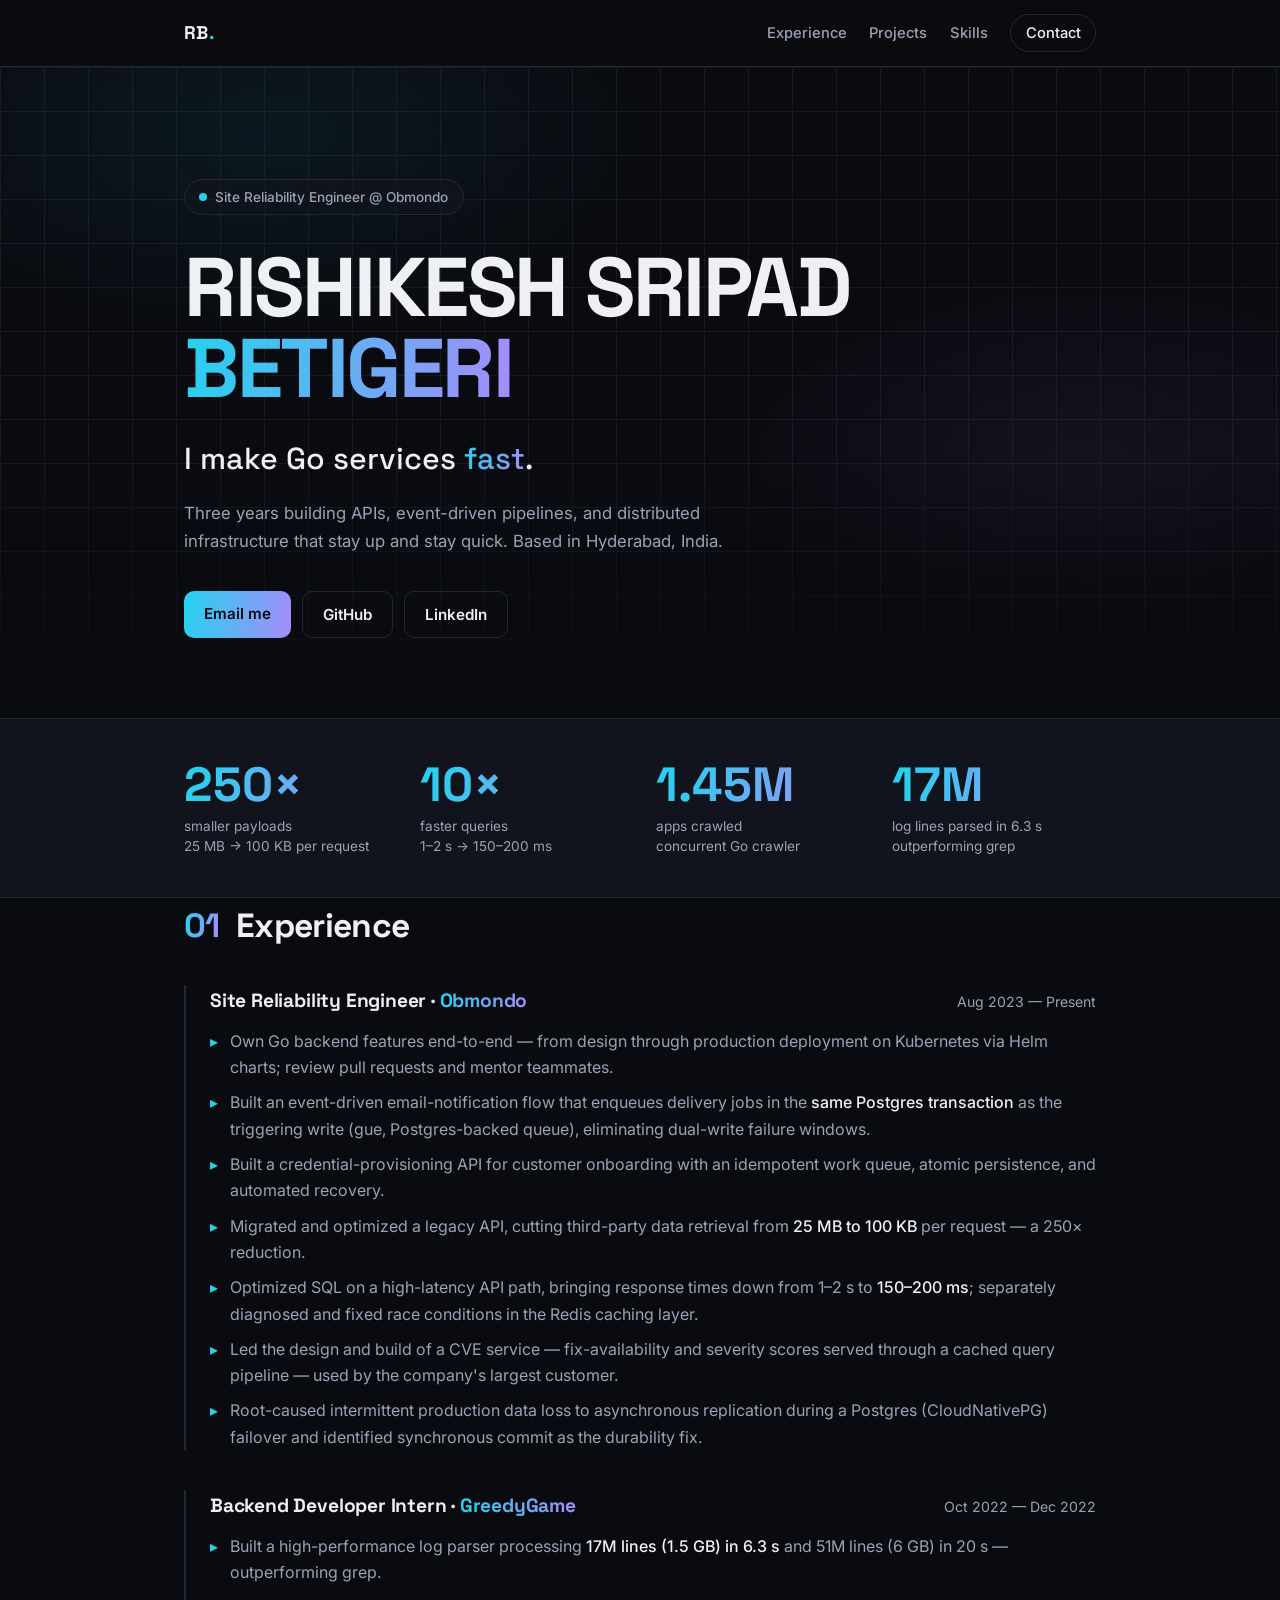
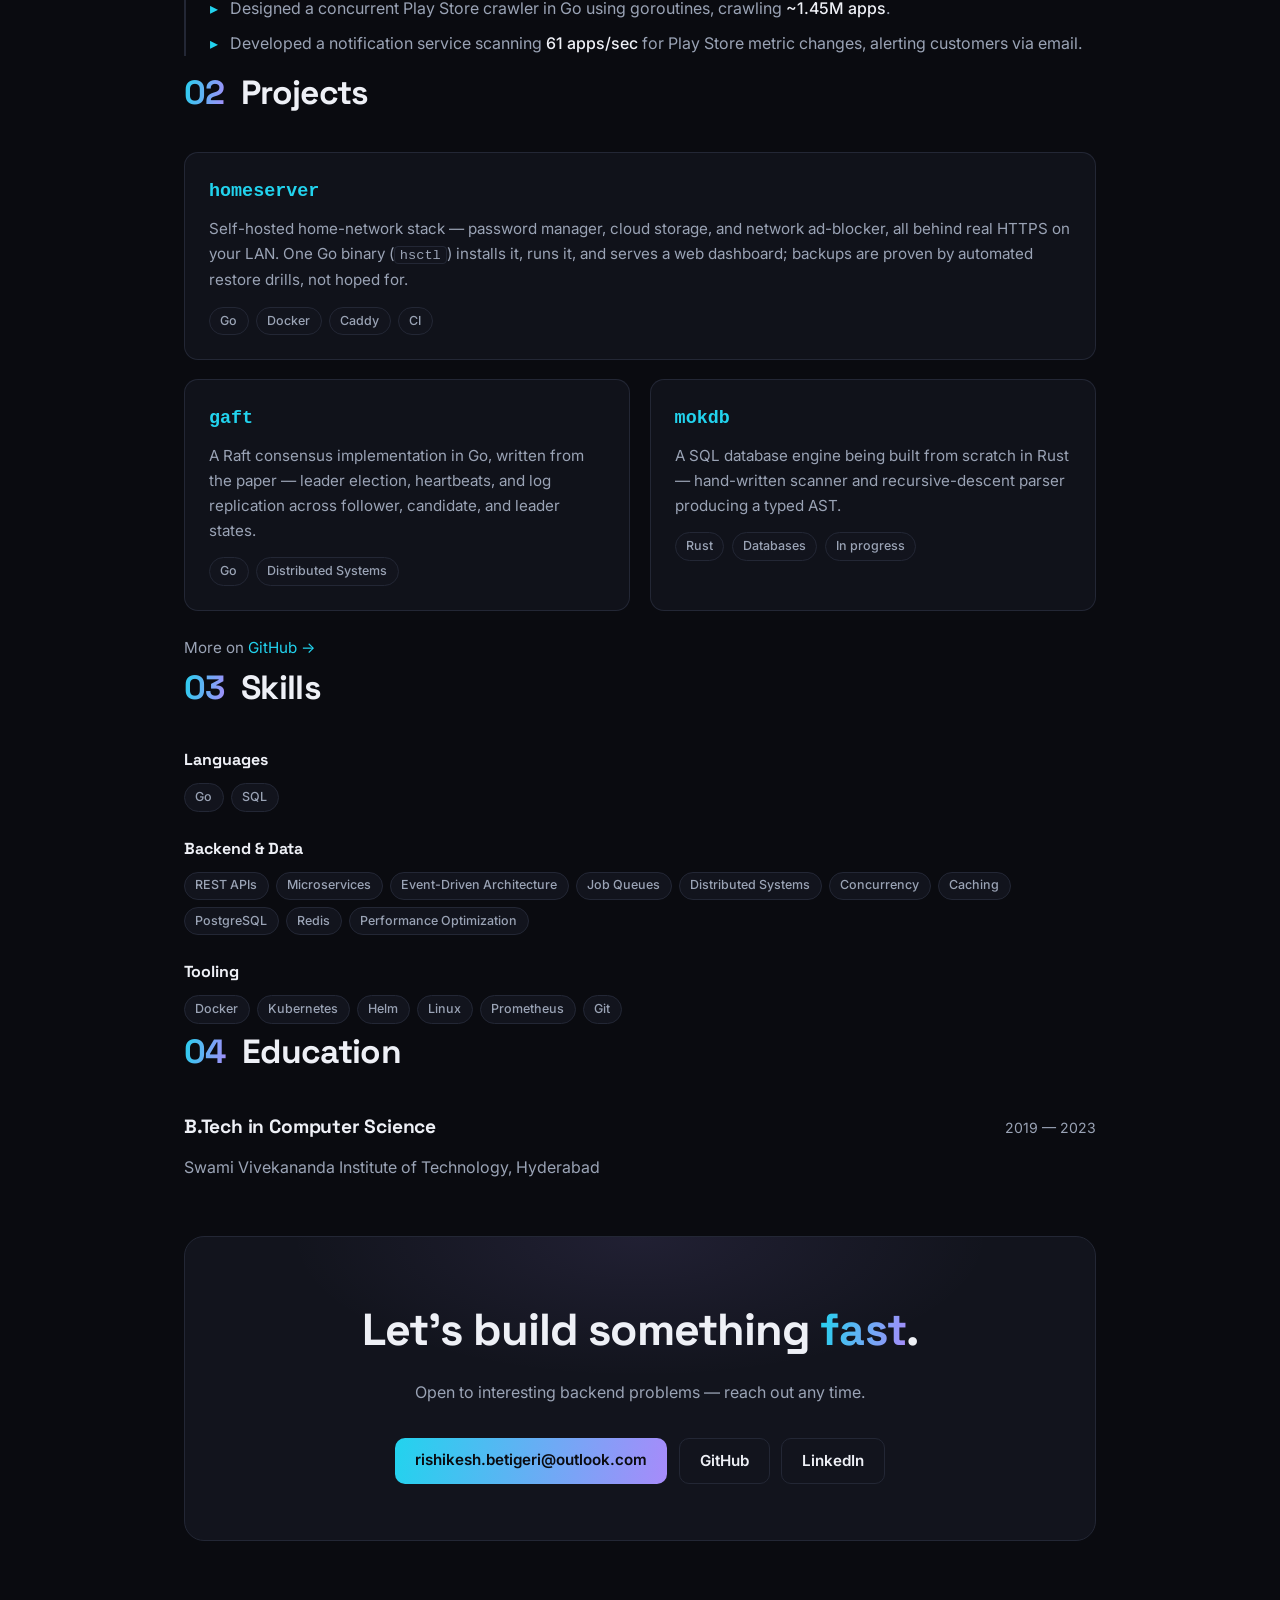
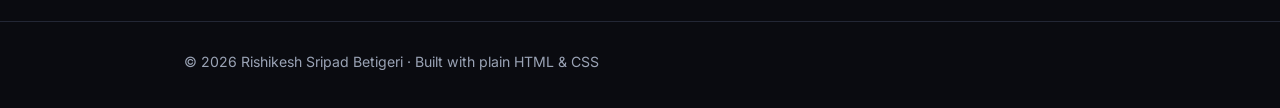
==== index.html @ 46918941 "Portfolio site: bold dark design, plain HTML/CSS/JS" ====
<!DOCTYPE html>
<html lang="en">
<head>
  <meta charset="UTF-8">
  <meta name="viewport" content="width=device-width, initial-scale=1.0">
  <title>Rishikesh Sripad Betigeri — Site Reliability Engineer</title>
  <meta name="description" content="Site Reliability Engineer with 3 years of experience building and optimizing production Go services — APIs, event-driven systems, and distributed infrastructure.">
  <meta property="og:title" content="Rishikesh Sripad Betigeri — Site Reliability Engineer">
  <meta property="og:description" content="I make Go services fast. APIs, event-driven pipelines, and distributed infrastructure.">
  <meta property="og:type" content="website">
  <link rel="icon" href="data:image/svg+xml,%3Csvg xmlns='http://www.w3.org/2000/svg' viewBox='0 0 32 32'%3E%3Cdefs%3E%3ClinearGradient id='g' x1='0' y1='0' x2='1' y2='1'%3E%3Cstop offset='0' stop-color='%2322d3ee'/%3E%3Cstop offset='1' stop-color='%23a78bfa'/%3E%3C/linearGradient%3E%3C/defs%3E%3Crect width='32' height='32' rx='7' fill='url(%23g)'/%3E%3Ctext x='16' y='22' font-family='system-ui,sans-serif' font-size='15' font-weight='700' fill='%230a0b10' text-anchor='middle'%3ERB%3C/text%3E%3C/svg%3E">
  <link rel="preconnect" href="https://fonts.googleapis.com">
  <link rel="preconnect" href="https://fonts.gstatic.com" crossorigin>
  <link href="https://fonts.googleapis.com/css2?family=Space+Grotesk:wght@500;700&family=Inter:wght@400;500;600&display=swap" rel="stylesheet">
  <link rel="stylesheet" href="styles.css">
</head>
<body>

  <header class="site-header">
    <nav class="container nav">
      <a class="nav-name" href="#top">RB<span class="nav-dot">.</span></a>
      <div class="nav-links">
        <a href="#experience">Experience</a>
        <a href="#projects">Projects</a>
        <a href="#skills">Skills</a>
        <a class="nav-cta" href="#contact">Contact</a>
      </div>
    </nav>
  </header>

  <main id="top">

    <!-- Hero -->
    <section class="hero">
      <div class="container">
        <p class="hero-status reveal"><span class="pulse"></span>Site Reliability Engineer @ Obmondo</p>
        <h1 class="hero-name reveal">
          RISHIKESH SRIPAD<br>
          <span class="gradient-text">BETIGERI</span>
        </h1>
        <p class="hero-tagline reveal">I make Go services <em>fast</em>.</p>
        <p class="hero-summary reveal">
          Three years building APIs, event-driven pipelines, and distributed
          infrastructure that stay up and stay quick. Based in Hyderabad, India.
        </p>
        <div class="hero-links reveal">
          <a class="btn btn-primary" href="mailto:rishikesh.betigeri@outlook.com">Email me</a>
          <a class="btn" href="https://github.com/Rishikesh01" target="_blank" rel="noopener">GitHub</a>
          <a class="btn" href="https://linkedin.com/in/rishikeshbetigeri" target="_blank" rel="noopener">LinkedIn</a>
        </div>
      </div>
    </section>

    <!-- Stats -->
    <section class="stats">
      <div class="container">
        <div class="stat-grid reveal">
          <div class="stat">
            <p class="stat-value"><span class="count" data-target="250">0</span>×</p>
            <p class="stat-label">smaller payloads<br>25 MB → 100 KB per request</p>
          </div>
          <div class="stat">
            <p class="stat-value"><span class="count" data-target="10">0</span>×</p>
            <p class="stat-label">faster queries<br>1–2 s → 150–200 ms</p>
          </div>
          <div class="stat">
            <p class="stat-value"><span class="count" data-target="1.45" data-decimals="2">0</span>M</p>
            <p class="stat-label">apps crawled<br>concurrent Go crawler</p>
          </div>
          <div class="stat">
            <p class="stat-value"><span class="count" data-target="17">0</span>M</p>
            <p class="stat-label">log lines parsed in 6.3 s<br>outperforming grep</p>
          </div>
        </div>
      </div>
    </section>

    <!-- Experience -->
    <section id="experience" class="container">
      <h2 class="section-title reveal"><span class="section-index">01</span> Experience</h2>

      <article class="job reveal">
        <div class="job-head">
          <h3>Site Reliability Engineer · <span class="job-company">Obmondo</span></h3>
          <p class="job-dates">Aug 2023 — Present</p>
        </div>
        <ul>
          <li>Own Go backend features end-to-end — from design through production deployment on
              Kubernetes via Helm charts; review pull requests and mentor teammates.</li>
          <li>Built an event-driven email-notification flow that enqueues delivery jobs in the
              <em>same Postgres transaction</em> as the triggering write (gue, Postgres-backed queue),
              eliminating dual-write failure windows.</li>
          <li>Built a credential-provisioning API for customer onboarding with an idempotent work
              queue, atomic persistence, and automated recovery.</li>
          <li>Migrated and optimized a legacy API, cutting third-party data retrieval from
              <em>25&nbsp;MB to 100&nbsp;KB</em> per request — a 250× reduction.</li>
          <li>Optimized SQL on a high-latency API path, bringing response times down from
              1–2&nbsp;s to <em>150–200&nbsp;ms</em>; separately diagnosed and fixed race conditions
              in the Redis caching layer.</li>
          <li>Led the design and build of a CVE service — fix-availability and severity scores
              served through a cached query pipeline — used by the company's largest customer.</li>
          <li>Root-caused intermittent production data loss to asynchronous replication during a
              Postgres (CloudNativePG) failover and identified synchronous commit as the
              durability fix.</li>
        </ul>
      </article>

      <article class="job reveal">
        <div class="job-head">
          <h3>Backend Developer Intern · <span class="job-company">GreedyGame</span></h3>
          <p class="job-dates">Oct 2022 — Dec 2022</p>
        </div>
        <ul>
          <li>Built a high-performance log parser processing <em>17M lines (1.5&nbsp;GB) in
              6.3&nbsp;s</em> and 51M lines (6&nbsp;GB) in 20&nbsp;s — outperforming grep.</li>
          <li>Designed a concurrent Play Store crawler in Go using goroutines, crawling
              <em>~1.45M apps</em>.</li>
          <li>Developed a notification service scanning <em>61 apps/sec</em> for Play Store metric
              changes, alerting customers via email.</li>
        </ul>
      </article>
    </section>

    <!-- Projects -->
    <section id="projects" class="container">
      <h2 class="section-title reveal"><span class="section-index">02</span> Projects</h2>
      <div class="project-grid">

        <a class="project-card featured reveal" href="https://github.com/Rishikesh01/homeserver" target="_blank" rel="noopener">
          <div class="project-card-inner">
            <h3>homeserver</h3>
            <p>Self-hosted home-network stack — password manager, cloud storage, and network
               ad-blocker, all behind real HTTPS on your LAN. One Go binary
               (<code>hsctl</code>) installs it, runs it, and serves a web dashboard; backups are
               proven by automated restore drills, not hoped for.</p>
            <p class="project-tags"><span>Go</span><span>Docker</span><span>Caddy</span><span>CI</span></p>
          </div>
        </a>

        <a class="project-card reveal" href="https://github.com/Rishikesh01/gaft" target="_blank" rel="noopener">
          <div class="project-card-inner">
            <h3>gaft</h3>
            <p>A Raft consensus implementation in Go, written from the paper — leader election,
               heartbeats, and log replication across follower, candidate, and leader states.</p>
            <p class="project-tags"><span>Go</span><span>Distributed Systems</span></p>
          </div>
        </a>

        <a class="project-card reveal" href="https://github.com/Rishikesh01/mokdb" target="_blank" rel="noopener">
          <div class="project-card-inner">
            <h3>mokdb</h3>
            <p>A SQL database engine being built from scratch in Rust — hand-written scanner and
               recursive-descent parser producing a typed AST.</p>
            <p class="project-tags"><span>Rust</span><span>Databases</span><span>In progress</span></p>
          </div>
        </a>

      </div>
      <p class="projects-more reveal">More on <a href="https://github.com/Rishikesh01?tab=repositories" target="_blank" rel="noopener">GitHub →</a></p>
    </section>

    <!-- Skills -->
    <section id="skills" class="container">
      <h2 class="section-title reveal"><span class="section-index">03</span> Skills</h2>
      <div class="skill-group reveal">
        <h3>Languages</h3>
        <p class="skill-tags"><span>Go</span><span>SQL</span></p>
      </div>
      <div class="skill-group reveal">
        <h3>Backend &amp; Data</h3>
        <p class="skill-tags"><span>REST APIs</span><span>Microservices</span><span>Event-Driven Architecture</span><span>Job Queues</span><span>Distributed Systems</span><span>Concurrency</span><span>Caching</span><span>PostgreSQL</span><span>Redis</span><span>Performance Optimization</span></p>
      </div>
      <div class="skill-group reveal">
        <h3>Tooling</h3>
        <p class="skill-tags"><span>Docker</span><span>Kubernetes</span><span>Helm</span><span>Linux</span><span>Prometheus</span><span>Git</span></p>
      </div>
    </section>

    <!-- Education -->
    <section id="education" class="container">
      <h2 class="section-title reveal"><span class="section-index">04</span> Education</h2>
      <div class="job-head reveal">
        <h3>B.Tech in Computer Science</h3>
        <p class="job-dates">2019 — 2023</p>
      </div>
      <p class="edu-school reveal">Swami Vivekananda Institute of Technology, Hyderabad</p>
    </section>

    <!-- Contact -->
    <section id="contact">
      <div class="container">
        <div class="contact-box reveal">
          <h2 class="contact-title">Let's build something <span class="gradient-text">fast</span>.</h2>
          <p class="contact-sub">Open to interesting backend problems — reach out any time.</p>
          <div class="hero-links contact-links">
            <a class="btn btn-primary" href="mailto:rishikesh.betigeri@outlook.com">rishikesh.betigeri@outlook.com</a>
            <a class="btn" href="https://github.com/Rishikesh01" target="_blank" rel="noopener">GitHub</a>
            <a class="btn" href="https://linkedin.com/in/rishikeshbetigeri" target="_blank" rel="noopener">LinkedIn</a>
          </div>
        </div>
      </div>
    </section>

  </main>

  <footer class="site-footer">
    <div class="container">
      <p>© <span id="year"></span> Rishikesh Sripad Betigeri · Built with plain HTML &amp; CSS</p>
    </div>
  </footer>

  <script src="script.js"></script>
</body>
</html>
---- styles.css ----
/* ---------- Tokens (committed dark design) ---------- */
:root {
  --bg: #0a0b10;
  --bg-soft: #12141d;
  --bg-card: #10121a;
  --text: #eef0f6;
  --text-muted: #9aa3b5;
  --accent: #22d3ee;
  --accent-2: #a78bfa;
  --border: #232735;
  --gradient: linear-gradient(100deg, var(--accent), var(--accent-2));
  --font-display: "Space Grotesk", system-ui, sans-serif;
  --font-body: "Inter", system-ui, sans-serif;
}

/* ---------- Base ---------- */
* {
  margin: 0;
  padding: 0;
  box-sizing: border-box;
}

html {
  scroll-behavior: smooth;
}

body {
  font-family: var(--font-body);
  background: var(--bg);
  color: var(--text);
  line-height: 1.65;
  -webkit-font-smoothing: antialiased;
}

::selection {
  background: var(--accent);
  color: var(--bg);
}

.container {
  max-width: 960px;
  margin: 0 auto;
  padding: 0 1.5rem;
}

a {
  color: var(--accent);
  text-decoration: none;
}

a:hover {
  text-decoration: underline;
}

code {
  font-family: ui-monospace, SFMono-Regular, Menlo, Consolas, monospace;
  font-size: 0.9em;
  background: var(--bg-soft);
  border: 1px solid var(--border);
  border-radius: 4px;
  padding: 0.05em 0.35em;
}

h1, h2, h3 {
  font-family: var(--font-display);
}

.gradient-text {
  background: var(--gradient);
  -webkit-background-clip: text;
  background-clip: text;
  color: transparent;
}

/* ---------- Reveal-on-scroll ---------- */
.reveal {
  opacity: 0;
  transform: translateY(18px);
  transition: opacity 500ms ease, transform 500ms ease;
}

.reveal.visible {
  opacity: 1;
  transform: none;
}

@media (prefers-reduced-motion: reduce) {
  html {
    scroll-behavior: auto;
  }

  .reveal {
    opacity: 1;
    transform: none;
    transition: none;
  }
}

/* ---------- Header ---------- */
.site-header {
  position: sticky;
  top: 0;
  z-index: 10;
  background: color-mix(in srgb, var(--bg) 80%, transparent);
  backdrop-filter: blur(10px);
  border-bottom: 1px solid var(--border);
}

.nav {
  display: flex;
  align-items: center;
  justify-content: space-between;
  padding-top: 0.9rem;
  padding-bottom: 0.9rem;
}

.nav-name {
  font-family: var(--font-display);
  font-weight: 700;
  font-size: 1.15rem;
  color: var(--text);
  letter-spacing: 0.02em;
}

.nav-name:hover {
  text-decoration: none;
}

.nav-dot {
  color: var(--accent);
}

.nav-links {
  display: flex;
  align-items: center;
  gap: 1.4rem;
  font-size: 0.92rem;
  font-weight: 500;
}

.nav-links a {
  color: var(--text-muted);
}

.nav-links a:hover {
  color: var(--text);
  text-decoration: none;
}

.nav-cta {
  padding: 0.35rem 0.9rem;
  border: 1px solid var(--border);
  border-radius: 999px;
  color: var(--text) !important;
}

.nav-cta:hover {
  border-color: var(--accent);
  color: var(--accent) !important;
}

/* ---------- Hero ---------- */
.hero {
  position: relative;
  padding: 7rem 0 5rem;
  overflow: hidden;
}

/* background glow + grid */
.hero::before {
  content: "";
  position: absolute;
  inset: 0;
  background:
    radial-gradient(600px 300px at 20% 10%, color-mix(in srgb, var(--accent) 14%, transparent), transparent 70%),
    radial-gradient(600px 300px at 85% 60%, color-mix(in srgb, var(--accent-2) 12%, transparent), transparent 70%),
    linear-gradient(var(--border) 1px, transparent 1px),
    linear-gradient(90deg, var(--border) 1px, transparent 1px);
  background-size: auto, auto, 44px 44px, 44px 44px;
  opacity: 0.5;
  mask-image: linear-gradient(to bottom, black 60%, transparent);
  pointer-events: none;
}

.hero .container {
  position: relative;
}

.hero-status {
  display: inline-flex;
  align-items: center;
  gap: 0.5rem;
  font-size: 0.85rem;
  font-weight: 500;
  color: var(--text-muted);
  border: 1px solid var(--border);
  border-radius: 999px;
  padding: 0.35rem 0.9rem;
  margin-bottom: 2rem;
  background: color-mix(in srgb, var(--bg-soft) 70%, transparent);
}

.pulse {
  width: 8px;
  height: 8px;
  border-radius: 50%;
  background: var(--accent);
  animation: pulse 2s ease-in-out infinite;
}

@keyframes pulse {
  0%, 100% { box-shadow: 0 0 0 0 color-mix(in srgb, var(--accent) 55%, transparent); }
  50% { box-shadow: 0 0 0 6px transparent; }
}

@media (prefers-reduced-motion: reduce) {
  .pulse { animation: none; }
}

.hero-name {
  font-size: clamp(2.6rem, 9.5vw, 5.2rem);
  font-weight: 700;
  line-height: 0.98;
  letter-spacing: -0.03em;
  margin-bottom: 1.5rem;
}

.hero-tagline {
  font-family: var(--font-display);
  font-size: clamp(1.3rem, 3.5vw, 1.9rem);
  font-weight: 500;
  margin-bottom: 1rem;
}

.hero-tagline em {
  font-style: normal;
  background: var(--gradient);
  -webkit-background-clip: text;
  background-clip: text;
  color: transparent;
}

.hero-summary {
  color: var(--text-muted);
  max-width: 54ch;
  margin-bottom: 2.25rem;
  font-size: 1.05rem;
}

.hero-links {
  display: flex;
  flex-wrap: wrap;
  gap: 0.7rem;
}

.btn {
  display: inline-block;
  padding: 0.6rem 1.25rem;
  border: 1px solid var(--border);
  border-radius: 10px;
  font-size: 0.95rem;
  font-weight: 600;
  color: var(--text);
  transition: border-color 120ms ease, transform 120ms ease, box-shadow 120ms ease;
}

.btn:hover {
  text-decoration: none;
  border-color: var(--accent);
  transform: translateY(-2px);
}

.btn-primary {
  background: var(--gradient);
  border: none;
  color: #0a0b10;
}

.btn-primary:hover {
  box-shadow: 0 6px 24px color-mix(in srgb, var(--accent) 35%, transparent);
}

/* ---------- Stats ---------- */
.stats {
  border-top: 1px solid var(--border);
  border-bottom: 1px solid var(--border);
  background: var(--bg-soft);
  padding: 2.5rem 0;
}

.stat-grid {
  display: grid;
  grid-template-columns: repeat(4, 1fr);
  gap: 2rem;
}

.stat-value {
  font-family: var(--font-display);
  font-size: clamp(2.2rem, 5vw, 3rem);
  font-weight: 700;
  line-height: 1.1;
  background: var(--gradient);
  -webkit-background-clip: text;
  background-clip: text;
  color: transparent;
}

.stat-label {
  font-size: 0.85rem;
  color: var(--text-muted);
  margin-top: 0.35rem;
  line-height: 1.45;
}

/* ---------- Sections ---------- */
section {
  padding: 3.5rem 0;
}

.section-title {
  font-size: clamp(1.6rem, 4vw, 2.1rem);
  font-weight: 700;
  letter-spacing: -0.02em;
  margin-bottom: 2rem;
}

.section-index {
  background: var(--gradient);
  -webkit-background-clip: text;
  background-clip: text;
  color: transparent;
  margin-right: 0.5rem;
}

/* ---------- Experience ---------- */
.job {
  margin-bottom: 2.5rem;
  padding-left: 1.5rem;
  border-left: 2px solid var(--border);
}

.job:last-child {
  margin-bottom: 0;
}

.job-head {
  display: flex;
  flex-wrap: wrap;
  align-items: baseline;
  justify-content: space-between;
  gap: 0.25rem 1rem;
  margin-bottom: 0.7rem;
}

.job-head h3 {
  font-size: 1.2rem;
  letter-spacing: -0.01em;
}

.job-company {
  background: var(--gradient);
  -webkit-background-clip: text;
  background-clip: text;
  color: transparent;
}

.job-dates {
  font-size: 0.88rem;
  color: var(--text-muted);
  white-space: nowrap;
}

.job ul {
  list-style: none;
}

.job li {
  position: relative;
  padding-left: 1.25rem;
  margin-bottom: 0.55rem;
  color: var(--text-muted);
}

.job li::before {
  content: "▸";
  position: absolute;
  left: 0;
  color: var(--accent);
}

.job li em {
  font-style: normal;
  color: var(--text);
  font-weight: 500;
}

/* ---------- Projects ---------- */
.project-grid {
  display: grid;
  grid-template-columns: 1fr 1fr;
  gap: 1.2rem;
}

.project-card {
  display: block;
  position: relative;
  border-radius: 14px;
  padding: 1px; /* room for the gradient border */
  background: var(--border);
  color: var(--text);
  transition: transform 150ms ease, box-shadow 150ms ease, background 150ms ease;
}

.project-card.featured {
  grid-column: 1 / -1;
}

.project-card-inner {
  height: 100%;
  border-radius: 13px;
  background: var(--bg-card);
  padding: 1.5rem;
}

.project-card:hover {
  text-decoration: none;
  transform: translateY(-3px);
  background: var(--gradient);
  box-shadow: 0 12px 32px color-mix(in srgb, var(--accent) 14%, transparent);
}

.project-card h3 {
  font-size: 1.15rem;
  margin-bottom: 0.5rem;
  font-family: ui-monospace, SFMono-Regular, Menlo, Consolas, monospace;
  color: var(--accent);
}

.project-card p {
  font-size: 0.95rem;
  color: var(--text-muted);
  margin-bottom: 0.9rem;
}

.project-tags,
.skill-tags {
  display: flex;
  flex-wrap: wrap;
  gap: 0.45rem;
  margin-bottom: 0 !important;
}

.project-tags span,
.skill-tags span {
  font-size: 0.78rem;
  font-weight: 500;
  padding: 0.18rem 0.65rem;
  border-radius: 999px;
  border: 1px solid var(--border);
  color: var(--text-muted);
  background: var(--bg-soft);
  white-space: nowrap;
}

.projects-more {
  margin-top: 1.5rem;
  font-size: 0.95rem;
  color: var(--text-muted);
}

/* ---------- Skills ---------- */
.skill-group {
  margin-bottom: 1.5rem;
}

.skill-group:last-child {
  margin-bottom: 0;
}

.skill-group h3 {
  font-size: 1rem;
  margin-bottom: 0.6rem;
}

.skill-tags span:hover {
  border-color: var(--accent);
  color: var(--accent);
}

/* ---------- Education ---------- */
.edu-school {
  color: var(--text-muted);
}

/* ---------- Contact ---------- */
#contact {
  padding-bottom: 5rem;
}

.contact-box {
  position: relative;
  border: 1px solid var(--border);
  border-radius: 20px;
  padding: 3.5rem 2rem;
  text-align: center;
  background:
    radial-gradient(500px 200px at 50% 0%, color-mix(in srgb, var(--accent-2) 10%, transparent), transparent 70%),
    var(--bg-soft);
  overflow: hidden;
}

.contact-title {
  font-size: clamp(1.8rem, 5vw, 2.8rem);
  font-weight: 700;
  letter-spacing: -0.02em;
  margin-bottom: 0.75rem;
}

.contact-sub {
  color: var(--text-muted);
  margin-bottom: 2rem;
}

.contact-links {
  justify-content: center;
}

/* ---------- Footer ---------- */
.site-footer {
  border-top: 1px solid var(--border);
  padding: 1.75rem 0 2.25rem;
  font-size: 0.88rem;
  color: var(--text-muted);
}

/* ---------- Responsive ---------- */
@media (max-width: 820px) {
  .stat-grid {
    grid-template-columns: 1fr 1fr;
  }
}

@media (max-width: 640px) {
  .project-grid {
    grid-template-columns: 1fr;
  }

  .hero {
    padding: 4.5rem 0 3.5rem;
  }

  .nav-links {
    gap: 0.9rem;
  }

  .nav-links a:not(.nav-cta) {
    display: none;
  }

  .job {
    padding-left: 1rem;
  }
}
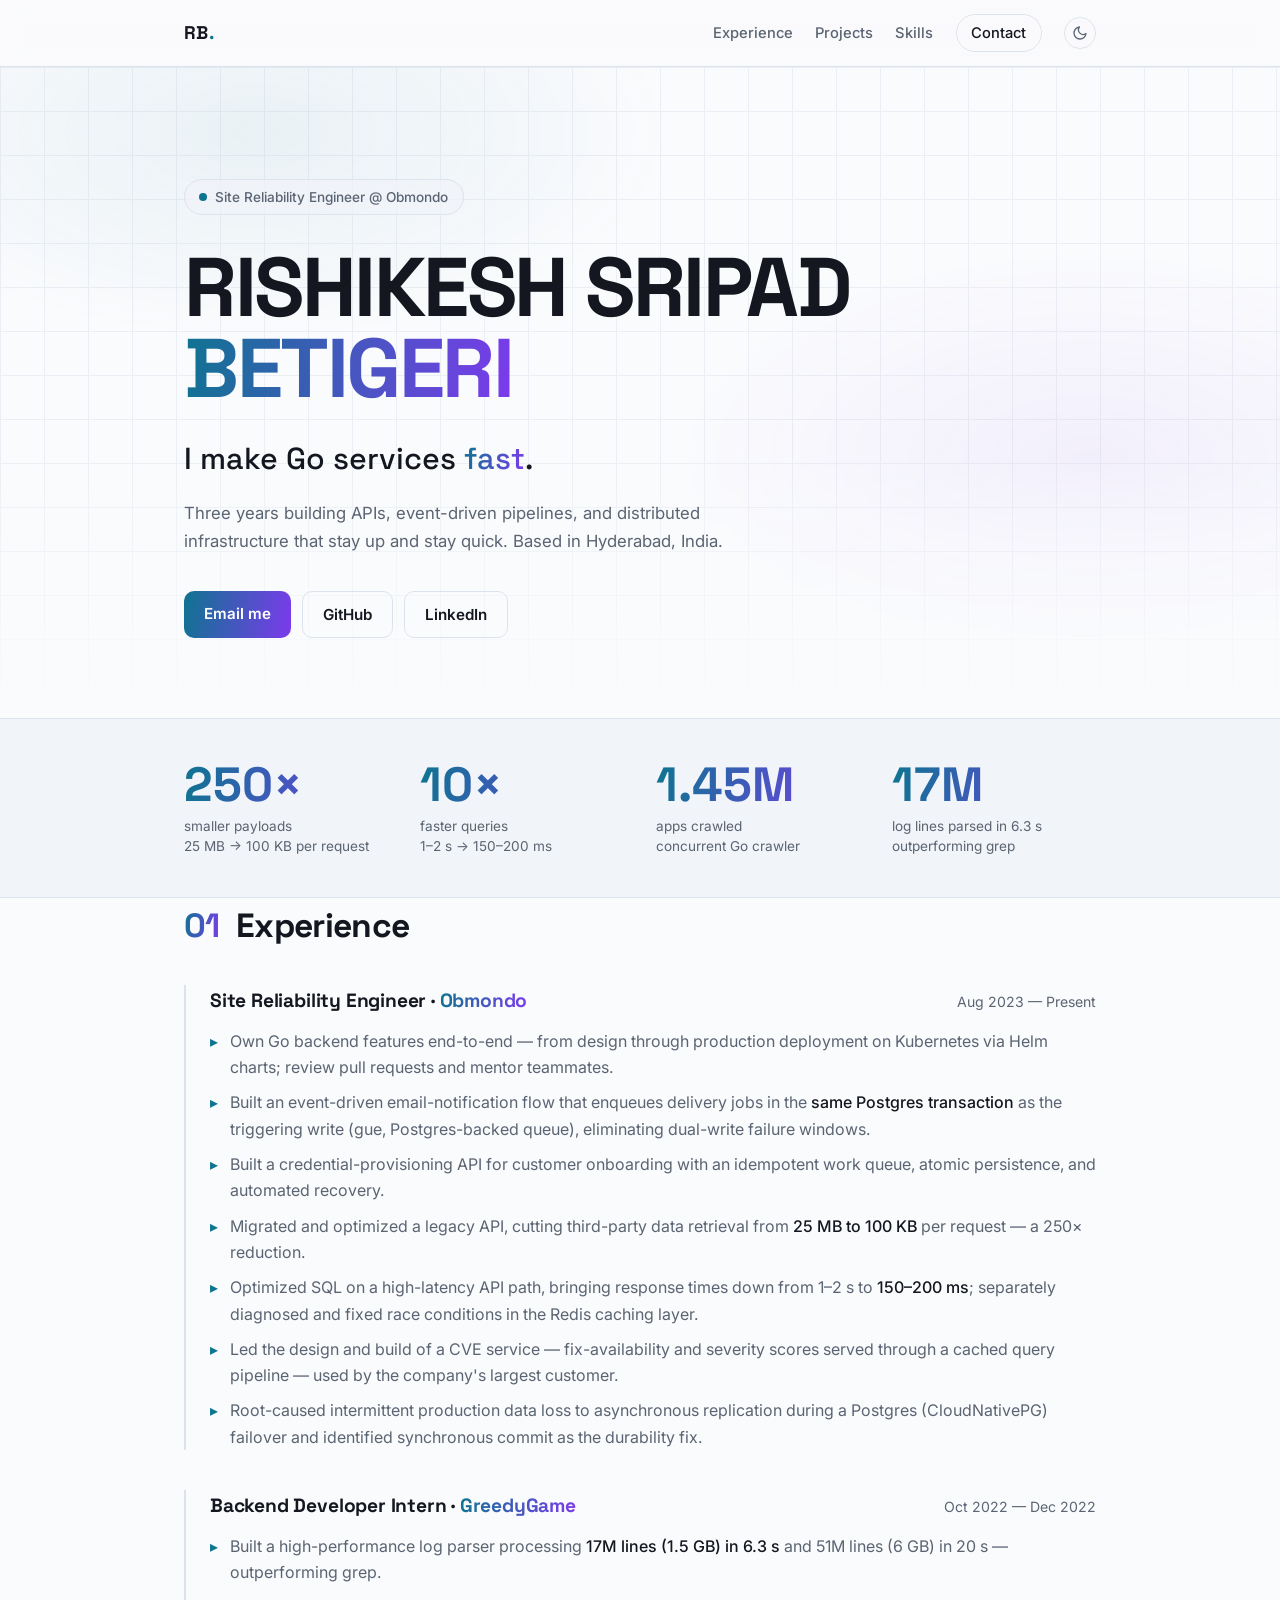
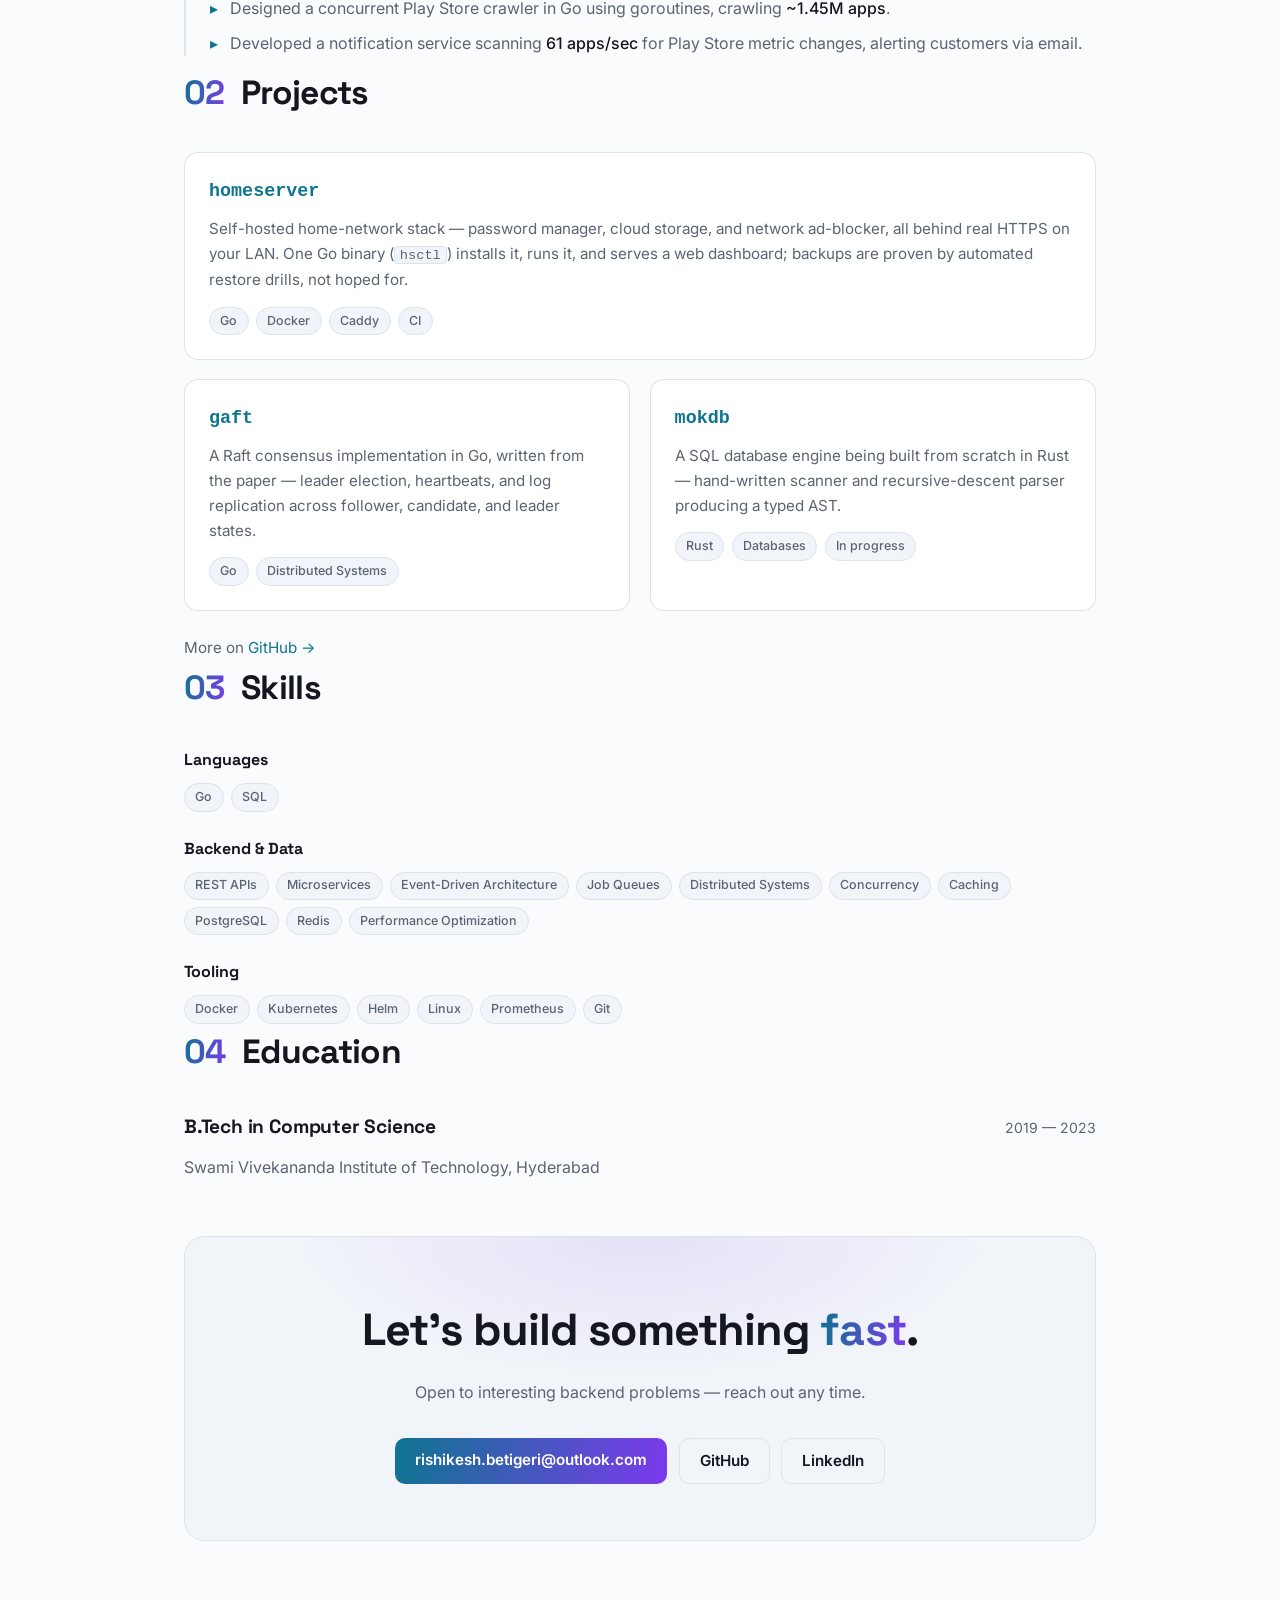
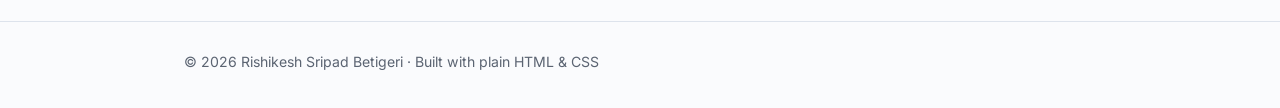
==== commit 3d25f31f: "Add light mode with theme toggle (system preference + manual override)" ====
--- a/index.html
+++ b/index.html
@@ -13,6 +13,15 @@
   <link rel="preconnect" href="https://fonts.gstatic.com" crossorigin>
   <link href="https://fonts.googleapis.com/css2?family=Space+Grotesk:wght@500;700&family=Inter:wght@400;500;600&display=swap" rel="stylesheet">
   <link rel="stylesheet" href="styles.css">
+  <meta name="theme-color" content="#0a0b10" media="(prefers-color-scheme: dark)">
+  <meta name="theme-color" content="#fafbfd" media="(prefers-color-scheme: light)">
+  <script>
+    // Apply saved theme before first paint to avoid a flash
+    (function () {
+      var t = localStorage.getItem("theme");
+      if (t) document.documentElement.setAttribute("data-theme", t);
+    })();
+  </script>
 </head>
 <body>
 
@@ -24,6 +33,10 @@
         <a href="#projects">Projects</a>
         <a href="#skills">Skills</a>
         <a class="nav-cta" href="#contact">Contact</a>
+        <button id="theme-toggle" aria-label="Toggle dark mode" title="Toggle theme">
+          <svg class="icon-sun" xmlns="http://www.w3.org/2000/svg" width="16" height="16" viewBox="0 0 24 24" fill="none" stroke="currentColor" stroke-width="2" stroke-linecap="round"><circle cx="12" cy="12" r="4"/><path d="M12 2v2M12 20v2M4.9 4.9l1.4 1.4M17.7 17.7l1.4 1.4M2 12h2M20 12h2M4.9 19.1l1.4-1.4M17.7 6.3l1.4-1.4"/></svg>
+          <svg class="icon-moon" xmlns="http://www.w3.org/2000/svg" width="16" height="16" viewBox="0 0 24 24" fill="none" stroke="currentColor" stroke-width="2" stroke-linecap="round" stroke-linejoin="round"><path d="M21 12.8A9 9 0 1 1 11.2 3a7 7 0 0 0 9.8 9.8z"/></svg>
+        </button>
       </div>
     </nav>
   </header>
--- a/styles.css
+++ b/styles.css
@@ -1,5 +1,6 @@
-/* ---------- Tokens (committed dark design) ---------- */
+/* ---------- Tokens (dark-first design; light mode below) ---------- */
 :root {
+  color-scheme: dark;
   --bg: #0a0b10;
   --bg-soft: #12141d;
   --bg-card: #10121a;
@@ -9,8 +10,39 @@
   --accent-2: #a78bfa;
   --border: #232735;
   --gradient: linear-gradient(100deg, var(--accent), var(--accent-2));
+  --on-gradient: #0a0b10;
   --font-display: "Space Grotesk", system-ui, sans-serif;
   --font-body: "Inter", system-ui, sans-serif;
+}
+
+/* Light palette: darker accent stops so gradient text and markers
+   keep their contrast on white */
+:root[data-theme="light"] {
+  color-scheme: light;
+  --bg: #fafbfd;
+  --bg-soft: #f1f4f9;
+  --bg-card: #ffffff;
+  --text: #14171f;
+  --text-muted: #5b6472;
+  --accent: #0e7490;
+  --accent-2: #7c3aed;
+  --border: #dde3ec;
+  --on-gradient: #ffffff;
+}
+
+@media (prefers-color-scheme: light) {
+  :root:not([data-theme="dark"]) {
+    color-scheme: light;
+    --bg: #fafbfd;
+    --bg-soft: #f1f4f9;
+    --bg-card: #ffffff;
+    --text: #14171f;
+    --text-muted: #5b6472;
+    --accent: #0e7490;
+    --accent-2: #7c3aed;
+    --border: #dde3ec;
+    --on-gradient: #ffffff;
+  }
 }
 
 /* ---------- Base ---------- */
@@ -157,6 +189,37 @@
 .nav-cta:hover {
   border-color: var(--accent);
   color: var(--accent) !important;
+}
+
+#theme-toggle {
+  display: inline-flex;
+  align-items: center;
+  justify-content: center;
+  width: 32px;
+  height: 32px;
+  border: 1px solid var(--border);
+  border-radius: 999px;
+  background: transparent;
+  color: var(--text-muted);
+  cursor: pointer;
+  transition: border-color 120ms ease, color 120ms ease;
+}
+
+#theme-toggle:hover {
+  color: var(--accent);
+  border-color: var(--accent);
+}
+
+/* Show the icon of the theme you'd switch TO (design is dark-first) */
+.icon-sun { display: block; }
+.icon-moon { display: none; }
+
+:root[data-theme="light"] .icon-sun { display: none; }
+:root[data-theme="light"] .icon-moon { display: block; }
+
+@media (prefers-color-scheme: light) {
+  :root:not([data-theme="dark"]) .icon-sun { display: none; }
+  :root:not([data-theme="dark"]) .icon-moon { display: block; }
 }
 
 /* ---------- Hero ---------- */
@@ -273,7 +336,7 @@
 .btn-primary {
   background: var(--gradient);
   border: none;
-  color: #0a0b10;
+  color: var(--on-gradient);
 }
 
 .btn-primary:hover {
